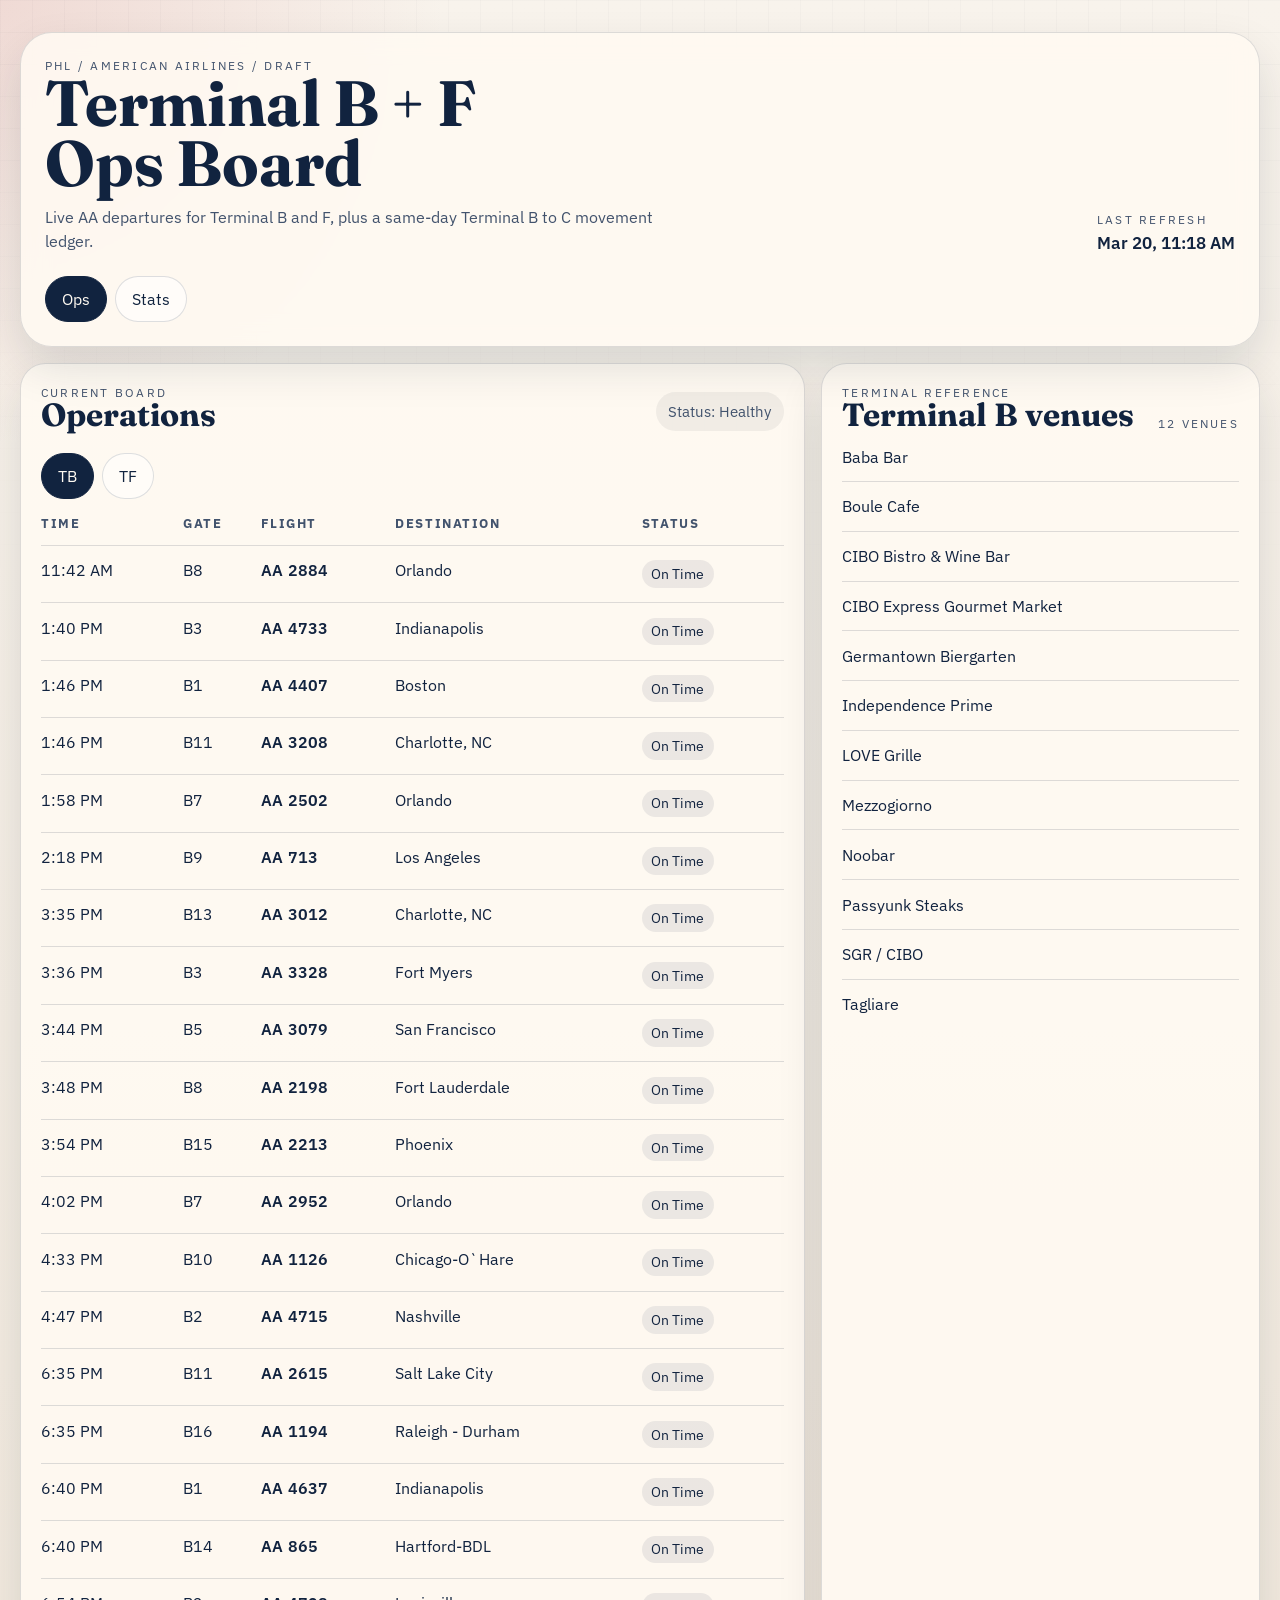
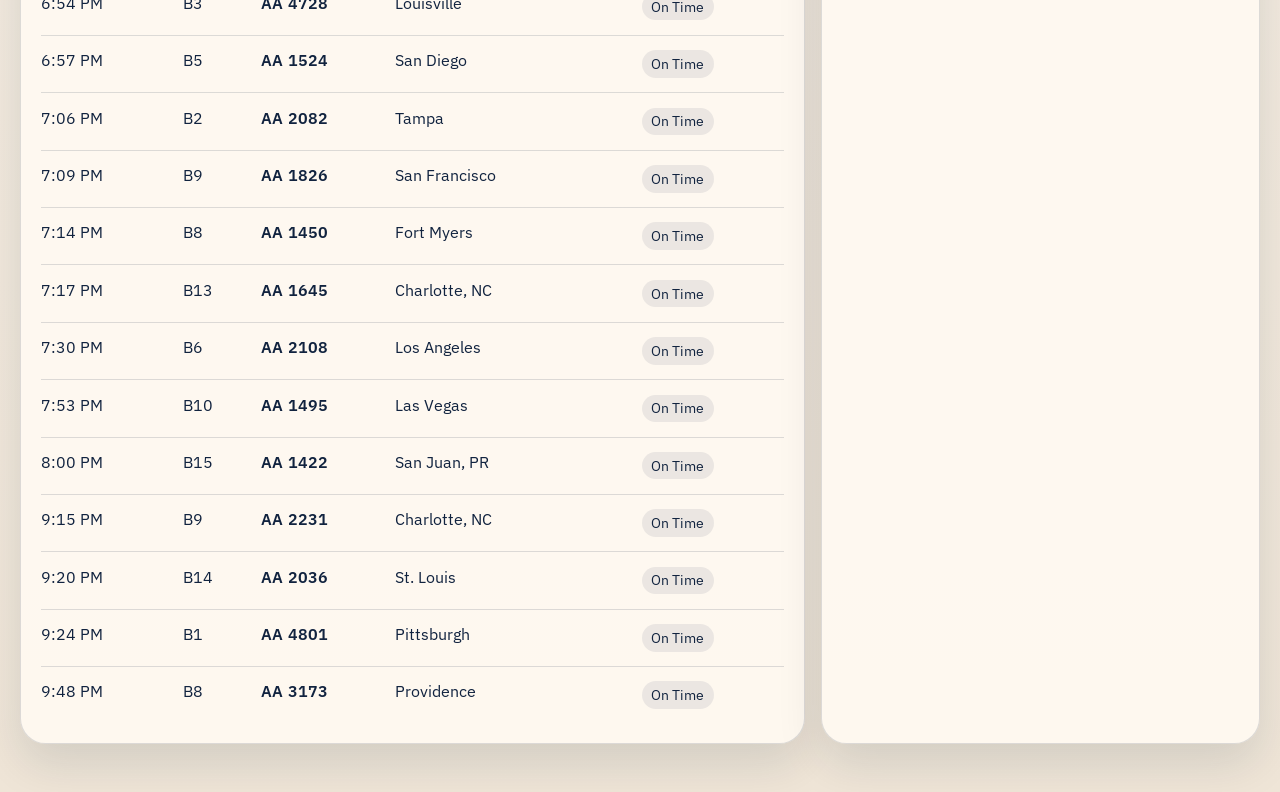
==== docs/phl/index.html @ e1d454cf "Add PHL AA draft board" ====
<!doctype html>
<html lang="en">
  <head>
    <meta charset="utf-8">
    <meta name="viewport" content="width=device-width, initial-scale=1">
    <title>PHL AA Draft Board</title>
    <link rel="preconnect" href="https://fonts.googleapis.com">
    <link rel="preconnect" href="https://fonts.gstatic.com" crossorigin>
    <link href="https://fonts.googleapis.com/css2?family=Fraunces:opsz,wght@9..144,600;9..144,700&family=IBM+Plex+Sans:wght@400;500;600&display=swap" rel="stylesheet">
    <link rel="stylesheet" href="./styles.css">
  </head>
  <body>
    <main class="shell">
      <section class="hero">
        <p class="kicker">PHL / American Airlines / Draft</p>
        <div class="hero-grid">
          <div>
            <h1>Terminal B + F Ops Board</h1>
            <p class="lede">
              Live AA departures for Terminal B and F, plus a same-day Terminal B to C movement ledger.
            </p>
          </div>
          <div class="hero-meta">
            <p class="meta-label">Last refresh</p>
            <p class="meta-value" id="last-updated">Awaiting snapshot</p>
          </div>
        </div>
        <div class="tabbar" id="tabbar" aria-label="PHL draft views">
          <button type="button" class="tab active" data-tab="ops">Ops</button>
          <button type="button" class="tab" data-tab="stats">Stats</button>
        </div>
      </section>

      <section class="content" id="ops-view">
        <article class="panel board-panel">
          <div class="panel-head">
            <div>
              <p class="panel-kicker">Current board</p>
              <h2>Operations</h2>
            </div>
            <div class="status-chip" id="status-line">Status: Awaiting snapshot</div>
          </div>
          <div class="toggle-row" id="terminal-toggle" aria-label="Terminal toggle"></div>
          <div class="table-wrap">
            <table>
              <thead>
                <tr>
                  <th>Time</th>
                  <th>Gate</th>
                  <th>Flight</th>
                  <th>Destination</th>
                  <th>Status</th>
                </tr>
              </thead>
              <tbody id="departures-body"></tbody>
            </table>
            <div class="empty-state hidden" id="ops-empty">No AA departures match this terminal right now.</div>
          </div>
        </article>

        <aside class="panel venue-panel">
          <div class="panel-head">
            <div>
              <p class="panel-kicker">Terminal reference</p>
              <h2 id="venue-title">Terminal B venues</h2>
            </div>
            <p class="venue-count" id="venue-count">0 venues</p>
          </div>
          <ul class="venue-list" id="venue-list"></ul>
        </aside>
      </section>

      <section class="content hidden" id="stats-view">
        <article class="panel stats-panel">
          <div class="panel-head">
            <div>
              <p class="panel-kicker">Daily reference</p>
              <h2>Terminal B / C movement</h2>
            </div>
            <p class="service-date" id="service-date">Service day pending</p>
          </div>

          <div class="summary-grid">
            <section class="summary-card loss">
              <p class="summary-label">Lost to Terminal C</p>
              <p class="summary-value" id="lost-count">0</p>
            </section>
            <section class="summary-card gain">
              <p class="summary-label">Gained from Terminal C</p>
              <p class="summary-value" id="gained-count">0</p>
            </section>
          </div>

          <div class="ledger-grid">
            <section class="ledger">
              <div class="ledger-head">
                <h3>Lost to C</h3>
                <p>Flights that moved from TB to TC.</p>
              </div>
              <div class="ledger-list" id="lost-list"></div>
            </section>
            <section class="ledger">
              <div class="ledger-head">
                <h3>Gained from C</h3>
                <p>Flights that moved from TC back to TB.</p>
              </div>
              <div class="ledger-list" id="gained-list"></div>
            </section>
          </div>
        </article>
      </section>
    </main>

    <script src="./app.js" defer></script>
  </body>
</html>
---- docs/phl/styles.css ----
:root {
  --ink: #11233f;
  --ink-soft: #42536d;
  --accent: #b2262e;
  --accent-soft: #f3d6d8;
  --paper: #f3eee6;
  --paper-strong: #fffaf2;
  --line: rgba(17, 35, 63, 0.14);
  --shadow: 0 20px 45px rgba(12, 29, 48, 0.12);
}

* {
  box-sizing: border-box;
}

body {
  margin: 0;
  min-height: 100vh;
  font-family: "IBM Plex Sans", sans-serif;
  color: var(--ink);
  background:
    radial-gradient(circle at top left, rgba(178, 38, 46, 0.12), transparent 28rem),
    linear-gradient(180deg, #f8f3ec 0%, #efe5d7 100%);
}

body::before {
  content: "";
  position: fixed;
  inset: 0;
  pointer-events: none;
  background:
    linear-gradient(to right, rgba(17, 35, 63, 0.04) 1px, transparent 1px),
    linear-gradient(to bottom, rgba(17, 35, 63, 0.04) 1px, transparent 1px);
  background-size: 2rem 2rem;
  mask-image: linear-gradient(180deg, rgba(0, 0, 0, 0.5), transparent 70%);
}

.shell {
  position: relative;
  max-width: 1320px;
  margin: 0 auto;
  padding: 2rem 1.25rem 3rem;
}

.hero {
  border: 1px solid var(--line);
  border-radius: 2rem;
  padding: 1.5rem;
  background: rgba(255, 250, 242, 0.88);
  box-shadow: var(--shadow);
  backdrop-filter: blur(14px);
}

.kicker,
.panel-kicker,
.meta-label,
.summary-label,
.service-date,
.venue-count {
  margin: 0;
  font-size: 0.78rem;
  letter-spacing: 0.18em;
  text-transform: uppercase;
  color: var(--ink-soft);
}

.hero-grid,
.panel-head {
  display: flex;
  justify-content: space-between;
  gap: 1rem;
  align-items: end;
}

h1,
h2,
h3 {
  margin: 0;
  font-family: "Fraunces", serif;
  font-weight: 700;
  line-height: 0.94;
}

h1 {
  font-size: clamp(2.6rem, 5vw, 4.9rem);
  max-width: 12ch;
}

h2 {
  font-size: 2rem;
}

h3 {
  font-size: 1.35rem;
}

.lede,
.ledger-head p {
  margin: 0.7rem 0 0;
  max-width: 40rem;
  line-height: 1.55;
  color: var(--ink-soft);
}

.meta-value {
  margin: 0.35rem 0 0;
  font-size: 1.05rem;
  font-weight: 600;
}

.tabbar,
.toggle-row {
  display: inline-flex;
  flex-wrap: wrap;
  gap: 0.5rem;
  margin-top: 1.4rem;
}

.tab,
.terminal-pill {
  border: 1px solid var(--line);
  border-radius: 999px;
  background: rgba(255, 255, 255, 0.58);
  color: var(--ink);
  font: inherit;
  padding: 0.75rem 1rem;
  cursor: pointer;
  transition: transform 180ms ease, background 180ms ease, border-color 180ms ease;
}

.tab:hover,
.terminal-pill:hover {
  transform: translateY(-1px);
  border-color: rgba(17, 35, 63, 0.3);
}

.tab.active,
.terminal-pill.active {
  background: var(--ink);
  color: var(--paper-strong);
  border-color: var(--ink);
}

.content {
  display: grid;
  grid-template-columns: minmax(0, 1.7fr) minmax(19rem, 0.95fr);
  gap: 1rem;
  margin-top: 1rem;
}

.panel {
  border: 1px solid var(--line);
  border-radius: 1.6rem;
  padding: 1.25rem;
  background: rgba(255, 250, 242, 0.9);
  box-shadow: var(--shadow);
}

.status-chip {
  padding: 0.6rem 0.8rem;
  border-radius: 999px;
  background: rgba(17, 35, 63, 0.06);
  color: var(--ink-soft);
  font-size: 0.92rem;
}

.table-wrap {
  margin-top: 1rem;
  overflow-x: auto;
}

table {
  width: 100%;
  border-collapse: collapse;
}

thead th {
  text-align: left;
  font-size: 0.82rem;
  letter-spacing: 0.12em;
  text-transform: uppercase;
  color: var(--ink-soft);
  padding: 0 0 0.8rem;
}

tbody td {
  padding: 0.9rem 0;
  border-top: 1px solid var(--line);
  vertical-align: top;
}

.flight-cell {
  font-weight: 600;
  letter-spacing: 0.02em;
}

.status-badge {
  display: inline-flex;
  align-items: center;
  padding: 0.3rem 0.6rem;
  border-radius: 999px;
  background: rgba(17, 35, 63, 0.08);
  font-size: 0.88rem;
}

.status-badge.delayed {
  background: rgba(178, 38, 46, 0.12);
  color: var(--accent);
}

.status-badge.boarding {
  background: rgba(17, 35, 63, 0.12);
}

.venue-list,
.ledger-list {
  list-style: none;
  margin: 1rem 0 0;
  padding: 0;
}

.venue-list li,
.ledger-item {
  border-top: 1px solid var(--line);
  padding: 0.9rem 0;
}

.venue-list li:first-child,
.ledger-item:first-child {
  border-top: 0;
  padding-top: 0;
}

.summary-grid,
.ledger-grid {
  display: grid;
  gap: 1rem;
}

.summary-grid {
  grid-template-columns: repeat(2, minmax(0, 1fr));
  margin-top: 1rem;
}

.summary-card {
  border-radius: 1.2rem;
  padding: 1rem;
  border: 1px solid var(--line);
  background: linear-gradient(180deg, rgba(255, 255, 255, 0.74), rgba(255, 255, 255, 0.42));
}

.summary-card.loss {
  box-shadow: inset 0 0 0 1px rgba(178, 38, 46, 0.08);
}

.summary-card.gain {
  box-shadow: inset 0 0 0 1px rgba(17, 35, 63, 0.08);
}

.summary-value {
  margin: 0.4rem 0 0;
  font-family: "Fraunces", serif;
  font-size: 2.8rem;
}

.ledger-grid {
  grid-template-columns: repeat(2, minmax(0, 1fr));
  margin-top: 1rem;
}

.ledger-head {
  min-height: 5.6rem;
}

.ledger-item {
  display: grid;
  gap: 0.35rem;
}

.ledger-title {
  display: flex;
  justify-content: space-between;
  gap: 0.75rem;
  font-weight: 600;
}

.ledger-meta {
  color: var(--ink-soft);
  font-size: 0.92rem;
}

.ledger-direction {
  color: var(--accent);
}

.empty-state {
  margin-top: 1rem;
  padding-top: 1rem;
  border-top: 1px solid var(--line);
  color: var(--ink-soft);
}

.hidden {
  display: none !important;
}

@media (max-width: 960px) {
  .content,
  .ledger-grid,
  .summary-grid {
    grid-template-columns: 1fr;
  }

  .hero-grid,
  .panel-head,
  .ledger-title {
    align-items: start;
    flex-direction: column;
  }

  h1 {
    max-width: none;
  }
}
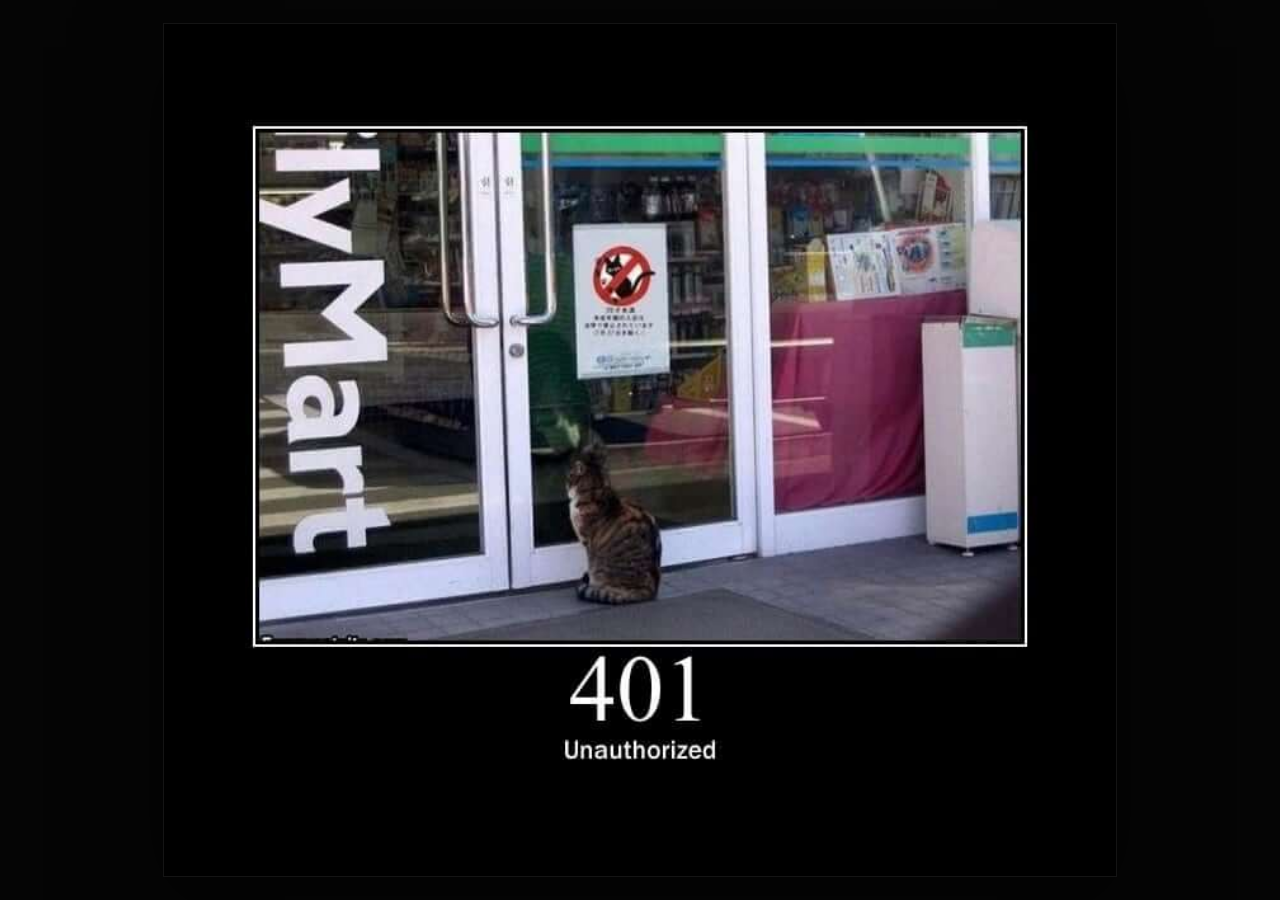
==== commit 0ba75a58: "Replace public site with 401 photo" ====
--- a/docs/phl/index.html
+++ b/docs/phl/index.html
@@ -3,114 +3,50 @@
   <head>
     <meta charset="utf-8">
     <meta name="viewport" content="width=device-width, initial-scale=1">
-    <title>PHL AA Draft Board</title>
-    <link rel="preconnect" href="https://fonts.googleapis.com">
-    <link rel="preconnect" href="https://fonts.gstatic.com" crossorigin>
-    <link href="https://fonts.googleapis.com/css2?family=Fraunces:opsz,wght@9..144,600;9..144,700&family=IBM+Plex+Sans:wght@400;500;600&display=swap" rel="stylesheet">
-    <link rel="stylesheet" href="./styles.css">
+    <title>401</title>
+    <style>
+      :root {
+        color-scheme: dark;
+        --bg: #050505;
+        --frame: rgba(255, 255, 255, 0.08);
+      }
+
+      html, body {
+        margin: 0;
+        min-height: 100%;
+        background: var(--bg);
+      }
+
+      body {
+        display: grid;
+        place-items: center;
+        min-height: 100vh;
+        overflow: hidden;
+      }
+
+      .photo {
+        width: min(100vw, 1000px);
+        height: min(100vh, 1000px);
+        display: grid;
+        place-items: center;
+        padding: clamp(12px, 2vw, 24px);
+        box-sizing: border-box;
+      }
+
+      img {
+        width: 100%;
+        height: 100%;
+        object-fit: contain;
+        display: block;
+        box-shadow: 0 24px 80px rgba(0, 0, 0, 0.55);
+        border: 1px solid var(--frame);
+        background: #000;
+      }
+    </style>
   </head>
   <body>
-    <main class="shell">
-      <section class="hero">
-        <p class="kicker">PHL / American Airlines / Draft</p>
-        <div class="hero-grid">
-          <div>
-            <h1>Terminal B + F Ops Board</h1>
-            <p class="lede">
-              Live AA departures for Terminal B and F, plus a same-day Terminal B to C movement ledger.
-            </p>
-          </div>
-          <div class="hero-meta">
-            <p class="meta-label">Last refresh</p>
-            <p class="meta-value" id="last-updated">Awaiting snapshot</p>
-          </div>
-        </div>
-        <div class="tabbar" id="tabbar" aria-label="PHL draft views">
-          <button type="button" class="tab active" data-tab="ops">Ops</button>
-          <button type="button" class="tab" data-tab="stats">Stats</button>
-        </div>
-      </section>
-
-      <section class="content" id="ops-view">
-        <article class="panel board-panel">
-          <div class="panel-head">
-            <div>
-              <p class="panel-kicker">Current board</p>
-              <h2>Operations</h2>
-            </div>
-            <div class="status-chip" id="status-line">Status: Awaiting snapshot</div>
-          </div>
-          <div class="toggle-row" id="terminal-toggle" aria-label="Terminal toggle"></div>
-          <div class="table-wrap">
-            <table>
-              <thead>
-                <tr>
-                  <th>Time</th>
-                  <th>Gate</th>
-                  <th>Flight</th>
-                  <th>Destination</th>
-                  <th>Status</th>
-                </tr>
-              </thead>
-              <tbody id="departures-body"></tbody>
-            </table>
-            <div class="empty-state hidden" id="ops-empty">No AA departures match this terminal right now.</div>
-          </div>
-        </article>
-
-        <aside class="panel venue-panel">
-          <div class="panel-head">
-            <div>
-              <p class="panel-kicker">Terminal reference</p>
-              <h2 id="venue-title">Terminal B venues</h2>
-            </div>
-            <p class="venue-count" id="venue-count">0 venues</p>
-          </div>
-          <ul class="venue-list" id="venue-list"></ul>
-        </aside>
-      </section>
-
-      <section class="content hidden" id="stats-view">
-        <article class="panel stats-panel">
-          <div class="panel-head">
-            <div>
-              <p class="panel-kicker">Daily reference</p>
-              <h2>Terminal B / C movement</h2>
-            </div>
-            <p class="service-date" id="service-date">Service day pending</p>
-          </div>
-
-          <div class="summary-grid">
-            <section class="summary-card loss">
-              <p class="summary-label">Lost to Terminal C</p>
-              <p class="summary-value" id="lost-count">0</p>
-            </section>
-            <section class="summary-card gain">
-              <p class="summary-label">Gained from Terminal C</p>
-              <p class="summary-value" id="gained-count">0</p>
-            </section>
-          </div>
-
-          <div class="ledger-grid">
-            <section class="ledger">
-              <div class="ledger-head">
-                <h3>Lost to C</h3>
-                <p>Flights that moved from TB to TC.</p>
-              </div>
-              <div class="ledger-list" id="lost-list"></div>
-            </section>
-            <section class="ledger">
-              <div class="ledger-head">
-                <h3>Gained from C</h3>
-                <p>Flights that moved from TC back to TB.</p>
-              </div>
-              <div class="ledger-list" id="gained-list"></div>
-            </section>
-          </div>
-        </article>
-      </section>
+    <main class="photo" aria-label="401 photo">
+      <img src="../assets/401.jpg" alt="401 unauthorized poster with a cat">
     </main>
-
-    <script src="./app.js" defer></script>
   </body>
 </html>
